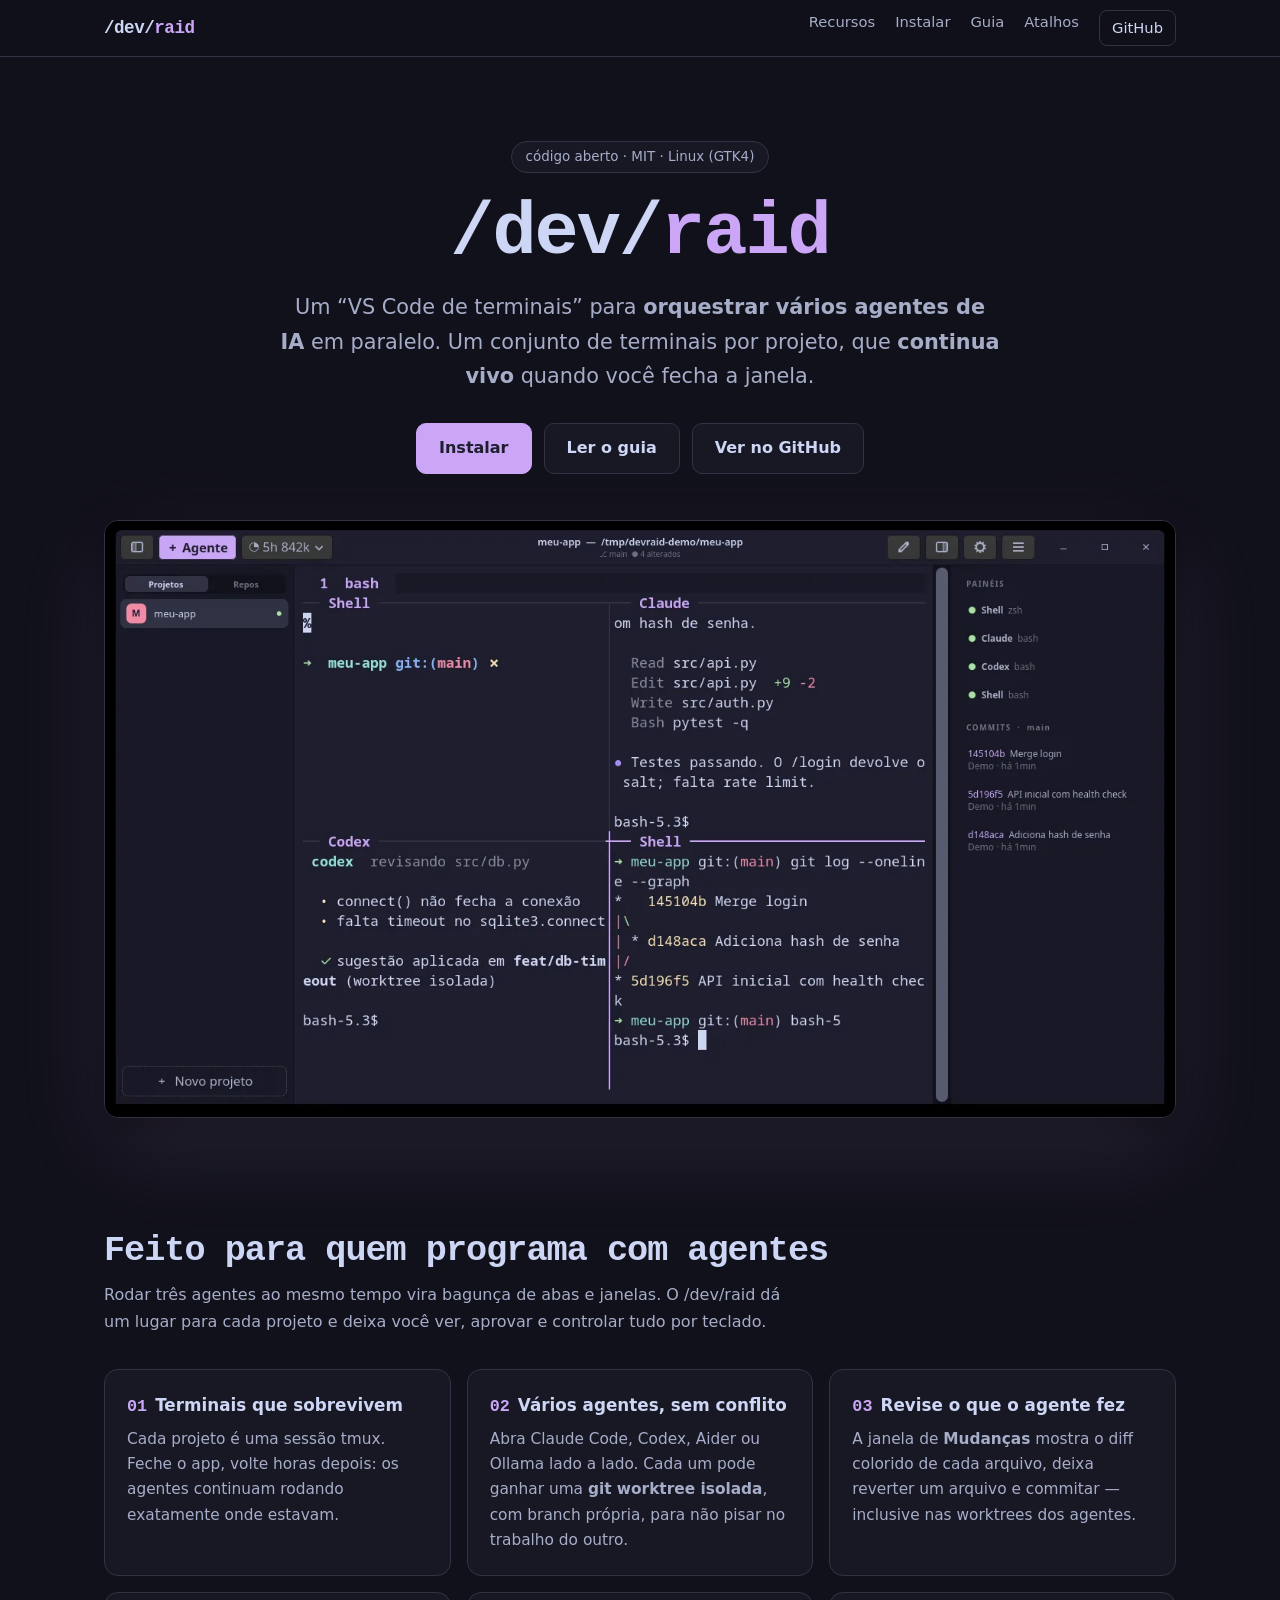
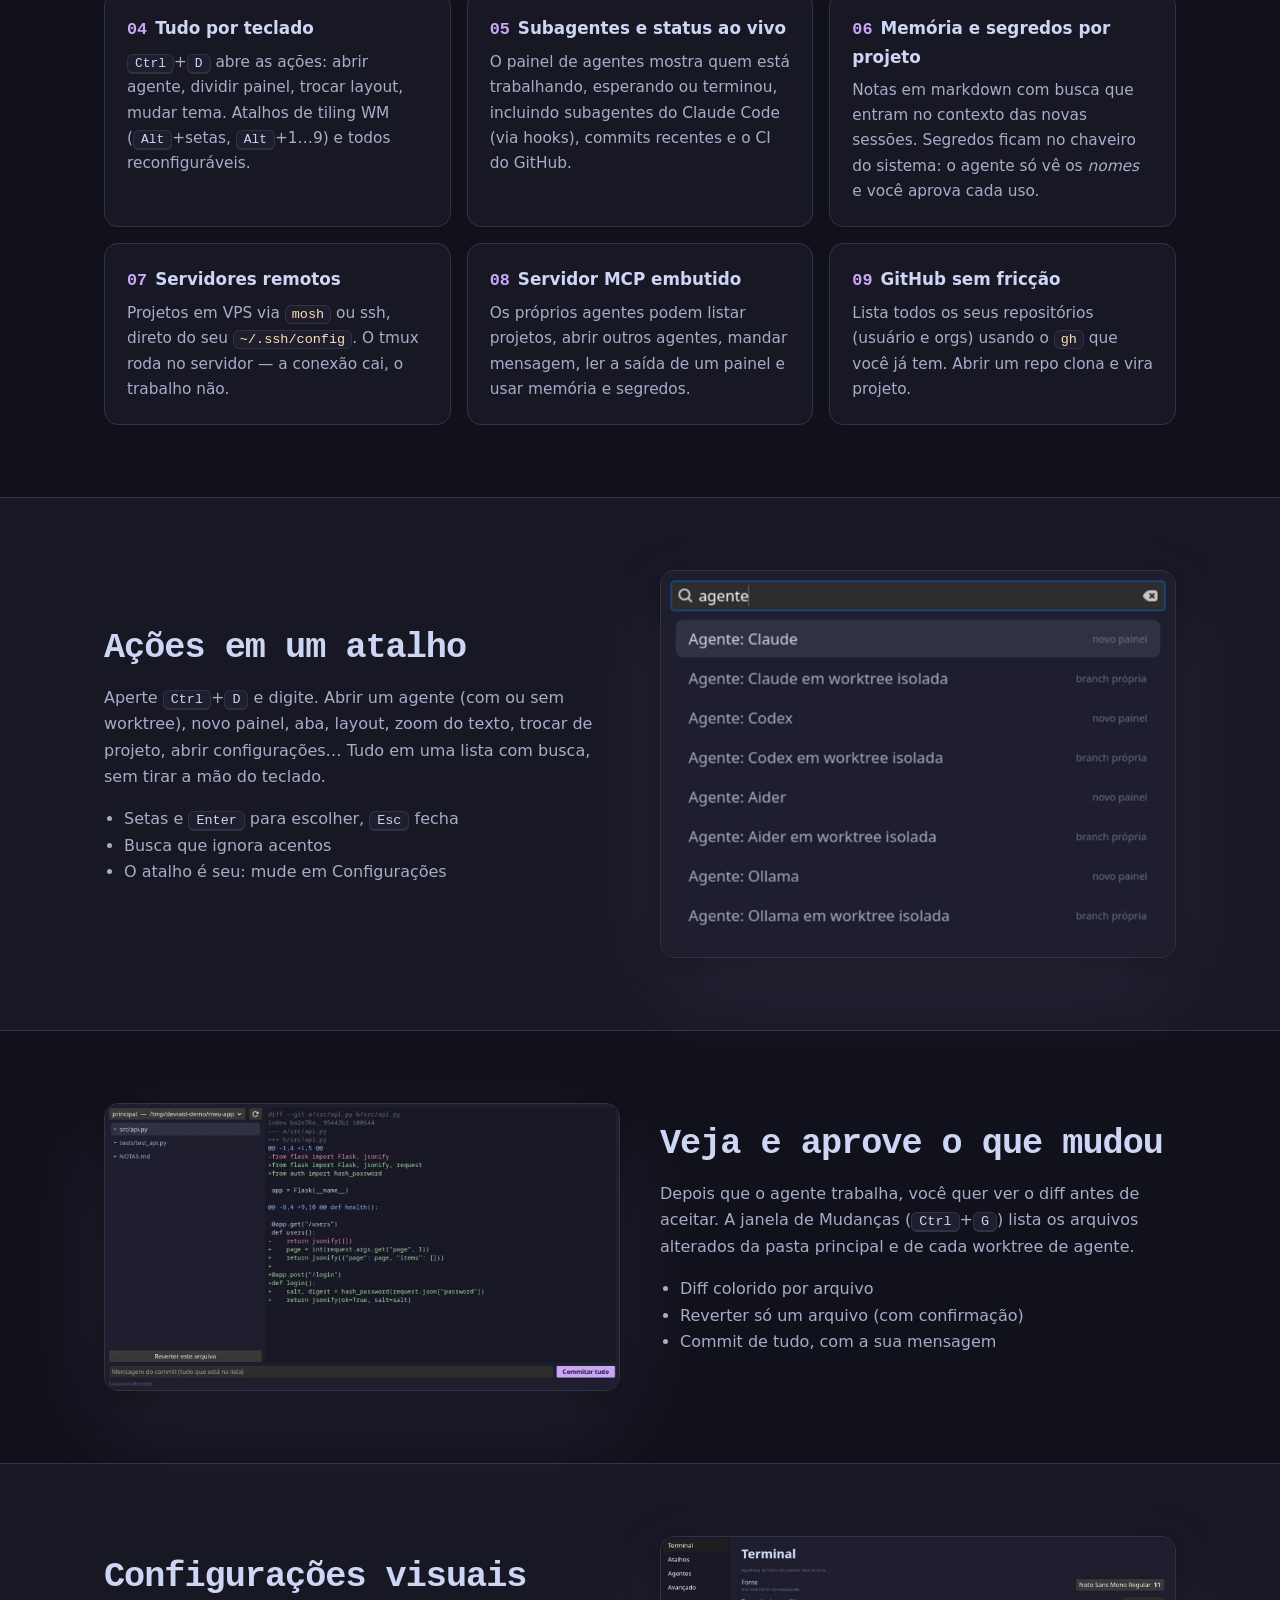
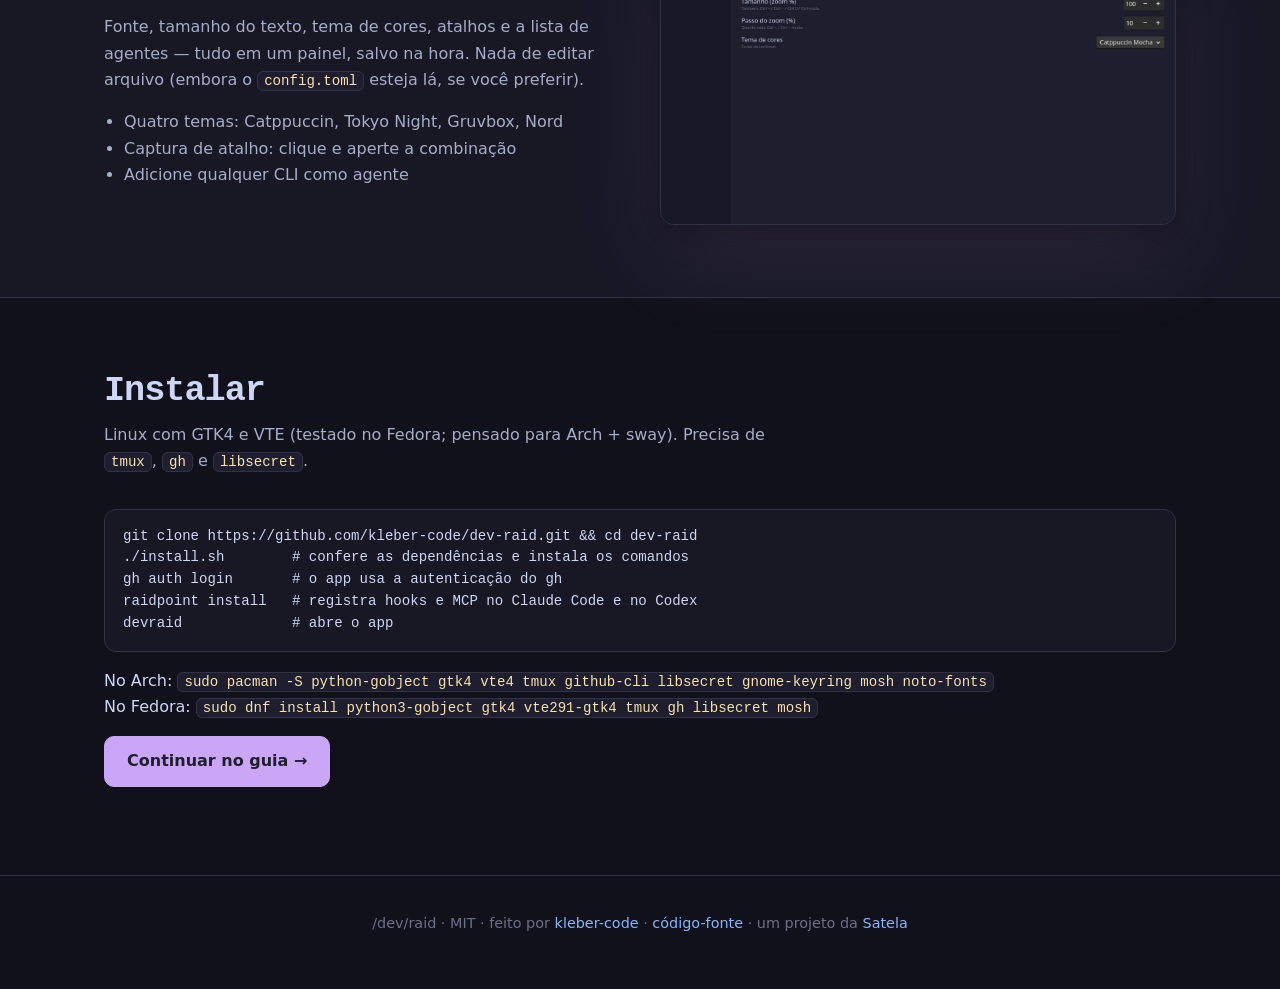
==== docs/index.html @ b7a095bf "Documentação (GitHub Pages), licença MIT e marca /dev/raid - site estático em docs/: página inicial " ====
<!doctype html>
<html lang="pt-BR">
<head>
<meta charset="utf-8">
<meta name="viewport" content="width=device-width, initial-scale=1">
<title>/dev/raid — orquestre agentes de IA em terminais, por projeto</title>
<meta name="description" content="/dev/raid é um app de desktop (GTK4 + VTE + tmux) para rodar vários agentes de IA — Claude Code, Codex, Aider — em paralelo, um conjunto de terminais por projeto, que sobrevive quando você fecha a janela.">
<meta property="og:title" content="/dev/raid">
<meta property="og:description" content="Orquestre vários agentes de IA em terminais persistentes, um conjunto por projeto. Código aberto, para Linux.">
<meta property="og:image" content="https://kleber-code.github.io/dev-raid/img/og.png">
<meta name="theme-color" content="#11111b">
<link rel="icon" href="favicon.svg" type="image/svg+xml">
<link rel="stylesheet" href="style.css">
</head>
<body>
<header class="top"><div class="shell">
  <a class="brand" href="./">/dev/<b>raid</b></a>
  <nav>
    <a href="#recursos">Recursos</a>
    <a href="#instalar">Instalar</a>
    <a href="guia.html">Guia</a>
    <a href="guia.html#atalhos">Atalhos</a>
    <a class="gh" href="https://github.com/kleber-code/dev-raid">GitHub</a>
  </nav>
</div></header>

<main>
<section class="hero"><div class="shell">
  <span class="pill">código aberto · MIT · Linux (GTK4)</span>
  <h1>/dev/<b>raid</b></h1>
  <p class="lede">Um “VS Code de terminais” para <strong>orquestrar vários agentes de IA</strong> em paralelo.
    Um conjunto de terminais por projeto, que <strong>continua vivo</strong> quando você fecha a janela.</p>
  <div class="cta">
    <a class="btn p" href="#instalar">Instalar</a>
    <a class="btn" href="guia.html">Ler o guia</a>
    <a class="btn" href="https://github.com/kleber-code/dev-raid">Ver no GitHub</a>
  </div>
  <div class="shot"><img src="img/main.webp" width="1400" height="780" alt="/dev/raid com quatro painéis — shell, Claude, Codex e outro shell — e o painel de agentes aberto à direita"></div>
</div></section>

<section class="s" id="recursos"><div class="shell">
  <h2>Feito para quem programa com agentes</h2>
  <p class="sub">Rodar três agentes ao mesmo tempo vira bagunça de abas e janelas. O /dev/raid dá um lugar para cada projeto e deixa você ver, aprovar e controlar tudo por teclado.</p>
  <div class="grid">
    <div class="card"><h3><i>01</i>Terminais que sobrevivem</h3><p>Cada projeto é uma sessão tmux. Feche o app, volte horas depois: os agentes continuam rodando exatamente onde estavam.</p></div>
    <div class="card"><h3><i>02</i>Vários agentes, sem conflito</h3><p>Abra Claude Code, Codex, Aider ou Ollama lado a lado. Cada um pode ganhar uma <strong>git worktree isolada</strong>, com branch própria, para não pisar no trabalho do outro.</p></div>
    <div class="card"><h3><i>03</i>Revise o que o agente fez</h3><p>A janela de <strong>Mudanças</strong> mostra o diff colorido de cada arquivo, deixa reverter um arquivo e commitar — inclusive nas worktrees dos agentes.</p></div>
    <div class="card"><h3><i>04</i>Tudo por teclado</h3><p><kbd>Ctrl</kbd>+<kbd>D</kbd> abre as ações: abrir agente, dividir painel, trocar layout, mudar tema. Atalhos de tiling WM (<kbd>Alt</kbd>+setas, <kbd>Alt</kbd>+1…9) e todos reconfiguráveis.</p></div>
    <div class="card"><h3><i>05</i>Subagentes e status ao vivo</h3><p>O painel de agentes mostra quem está trabalhando, esperando ou terminou, incluindo subagentes do Claude Code (via hooks), commits recentes e o CI do GitHub.</p></div>
    <div class="card"><h3><i>06</i>Memória e segredos por projeto</h3><p>Notas em markdown com busca que entram no contexto das novas sessões. Segredos ficam no chaveiro do sistema: o agente só vê os <em>nomes</em> e você aprova cada uso.</p></div>
    <div class="card"><h3><i>07</i>Servidores remotos</h3><p>Projetos em VPS via <code>mosh</code> ou ssh, direto do seu <code>~/.ssh/config</code>. O tmux roda no servidor — a conexão cai, o trabalho não.</p></div>
    <div class="card"><h3><i>08</i>Servidor MCP embutido</h3><p>Os próprios agentes podem listar projetos, abrir outros agentes, mandar mensagem, ler a saída de um painel e usar memória e segredos.</p></div>
    <div class="card"><h3><i>09</i>GitHub sem fricção</h3><p>Lista todos os seus repositórios (usuário e orgs) usando o <code>gh</code> que você já tem. Abrir um repo clona e vira projeto.</p></div>
  </div>
</div></section>

<section class="s alt"><div class="shell">
  <div class="two">
    <div>
      <h2>Ações em um atalho</h2>
      <p>Aperte <kbd>Ctrl</kbd>+<kbd>D</kbd> e digite. Abrir um agente (com ou sem worktree), novo painel, aba, layout, zoom do texto, trocar de projeto, abrir configurações… Tudo em uma lista com busca, sem tirar a mão do teclado.</p>
      <ul><li>Setas e <kbd>Enter</kbd> para escolher, <kbd>Esc</kbd> fecha</li><li>Busca que ignora acentos</li><li>O atalho é seu: mude em Configurações</li></ul>
    </div>
    <div class="shot"><img src="img/palette.webp" width="560" height="420" loading="lazy" alt="Paleta de ações filtrada por “agente”, listando Claude, Codex, Aider e Ollama, cada um também em worktree isolada"></div>
  </div>
</div></section>

<section class="s"><div class="shell">
  <div class="two">
    <div class="shot"><img src="img/changes.webp" width="1400" height="780" loading="lazy" alt="Janela de Mudanças com a lista de arquivos alterados e o diff colorido de src/api.py"></div>
    <div>
      <h2>Veja e aprove o que mudou</h2>
      <p>Depois que o agente trabalha, você quer ver o diff antes de aceitar. A janela de Mudanças (<kbd>Ctrl</kbd>+<kbd>G</kbd>) lista os arquivos alterados da pasta principal e de cada worktree de agente.</p>
      <ul><li>Diff colorido por arquivo</li><li>Reverter só um arquivo (com confirmação)</li><li>Commit de tudo, com a sua mensagem</li></ul>
    </div>
  </div>
</div></section>

<section class="s alt"><div class="shell">
  <div class="two">
    <div>
      <h2>Configurações visuais</h2>
      <p>Fonte, tamanho do texto, tema de cores, atalhos e a lista de agentes — tudo em um painel, salvo na hora. Nada de editar arquivo (embora o <code>config.toml</code> esteja lá, se você preferir).</p>
      <ul><li>Quatro temas: Catppuccin, Tokyo Night, Gruvbox, Nord</li><li>Captura de atalho: clique e aperte a combinação</li><li>Adicione qualquer CLI como agente</li></ul>
    </div>
    <div class="shot"><img src="img/settings.webp" width="900" height="600" loading="lazy" alt="Painel de configurações, página Terminal, com fonte, zoom e tema"></div>
  </div>
</div></section>

<section class="s" id="instalar"><div class="shell">
  <h2>Instalar</h2>
  <p class="sub">Linux com GTK4 e VTE (testado no Fedora; pensado para Arch + sway). Precisa de <code>tmux</code>, <code>gh</code> e <code>libsecret</code>.</p>
  <pre><code>git clone https://github.com/kleber-code/dev-raid.git &amp;&amp; cd dev-raid
./install.sh        # confere as dependências e instala os comandos
gh auth login       # o app usa a autenticação do gh
raidpoint install   # registra hooks e MCP no Claude Code e no Codex
devraid             # abre o app</code></pre>
  <p>No Arch: <code>sudo pacman -S python-gobject gtk4 vte4 tmux github-cli libsecret gnome-keyring mosh noto-fonts</code><br>
     No Fedora: <code>sudo dnf install python3-gobject gtk4 vte291-gtk4 tmux gh libsecret mosh</code></p>
  <p><a class="btn p" href="guia.html">Continuar no guia →</a></p>
</div></section>
</main>

<footer><div class="shell">
  /dev/raid · MIT · feito por <a href="https://github.com/kleber-code">kleber-code</a> ·
  <a href="https://github.com/kleber-code/dev-raid">código-fonte</a> · um projeto da <a href="https://www.satela.com.br">Satela</a>
</div></footer>
</body>
</html>
---- docs/style.css ----
:root {
  --bg: #11111b; --bg2: #181825; --bg3: #1e1e2e; --line: #313244; --mut: #6c7086; --txt: #cdd6f4; --sub: #a6adc8;
  --acc: #cba6f7; --blue: #89b4fa; --green: #a6e3a1; --yellow: #f9e2af; --red: #f38ba8;
  --mono: ui-monospace, "JetBrains Mono", "Noto Sans Mono", "SF Mono", Menlo, Consolas, monospace;
  --sans: system-ui, -apple-system, "Segoe UI", Roboto, "Noto Sans", sans-serif;
}
* { box-sizing: border-box; }
html { scroll-behavior: smooth; scroll-padding-top: 76px; }
body { margin: 0; background: var(--bg); color: var(--txt); font: 16px/1.65 var(--sans); -webkit-font-smoothing: antialiased; }
a { color: var(--blue); text-decoration: none; }
a:hover { text-decoration: underline; }
code, kbd, pre { font-family: var(--mono); }
code { background: var(--bg3); border: 1px solid var(--line); padding: 1px 6px; border-radius: 6px; font-size: .88em; color: var(--yellow); }
pre { background: var(--bg2); border: 1px solid var(--line); border-radius: 12px; padding: 16px 18px; overflow-x: auto; font-size: .88rem; line-height: 1.55; }
pre code { background: none; border: 0; padding: 0; color: var(--txt); font-size: inherit; }
kbd { background: var(--bg3); border: 1px solid var(--line); border-bottom-width: 2px; border-radius: 6px; padding: 1px 7px; font-size: .84em; color: var(--txt); white-space: nowrap; }
.shell { max-width: 1120px; margin: 0 auto; padding: 0 24px; }

/* topo */
.top { position: sticky; top: 0; z-index: 10; background: rgba(17,17,27,.86); backdrop-filter: blur(10px); border-bottom: 1px solid var(--line); }
.top .shell { display: flex; align-items: center; gap: 22px; height: 56px; }
.brand { font: 700 1.1rem var(--mono); color: var(--txt); letter-spacing: -.5px; }
.brand b { color: var(--acc); }
.top nav { margin-left: auto; display: flex; gap: 20px; font-size: .92rem; }
.top nav a { color: var(--sub); }
.top nav a:hover, .top nav a.on { color: var(--txt); text-decoration: none; }
.gh { border: 1px solid var(--line); padding: 5px 12px; border-radius: 8px; color: var(--txt) !important; }

/* hero */
.hero { padding: 84px 0 40px; text-align: center; }
.pill { display: inline-block; border: 1px solid var(--line); background: var(--bg2); color: var(--sub); padding: 4px 14px; border-radius: 99px; font-size: .84rem; margin-bottom: 22px; }
.hero h1 { font: 800 clamp(2.4rem, 7vw, 4.6rem)/1.05 var(--mono); letter-spacing: -2px; margin: 0 0 18px; }
.hero h1 b { color: var(--acc); }
.hero p.lede { font-size: clamp(1.05rem, 2.4vw, 1.3rem); color: var(--sub); max-width: 720px; margin: 0 auto 30px; }
.cta { display: flex; gap: 12px; justify-content: center; flex-wrap: wrap; }
.btn { display: inline-block; padding: 11px 22px; border-radius: 10px; font-weight: 600; border: 1px solid var(--line); color: var(--txt); background: var(--bg2); }
.btn:hover { text-decoration: none; border-color: var(--mut); }
.btn.p { background: var(--acc); border-color: var(--acc); color: #1e1e2e; }
.btn.p:hover { background: #d9bdfa; }
.shot { margin: 46px auto 0; max-width: 1100px; border-radius: 14px; border: 1px solid var(--line); box-shadow: 0 30px 90px rgba(203,166,247,.12), 0 8px 30px rgba(0,0,0,.5); overflow: hidden; }
.shot img { display: block; width: 100%; height: auto; }
.install { max-width: 620px; margin: 30px auto 0; text-align: left; }

/* seções */
section.s { padding: 72px 0; }
section.s.alt { background: var(--bg2); border-block: 1px solid var(--line); }
h2 { font: 700 clamp(1.6rem, 4vw, 2.2rem)/1.2 var(--mono); letter-spacing: -1px; margin: 0 0 10px; }
h2 + p.sub { color: var(--sub); max-width: 680px; margin: 0 0 34px; }
.grid { display: grid; gap: 16px; grid-template-columns: repeat(auto-fit, minmax(300px, 1fr)); }
.card { background: var(--bg2); border: 1px solid var(--line); border-radius: 14px; padding: 22px; }
section.alt .card { background: var(--bg3); }
.card h3 { margin: 0 0 6px; font-size: 1.05rem; }
.card h3 i { font-style: normal; color: var(--acc); margin-right: 8px; font-family: var(--mono); }
.card p { margin: 0; color: var(--sub); font-size: .96rem; }
.two { display: grid; gap: 40px; grid-template-columns: 1fr 1fr; align-items: center; }
.two .shot { margin: 0; }
.two h2 { margin-top: 0; }
.two p, .two li { color: var(--sub); }
.two ul { padding-left: 20px; }
@media (max-width: 860px) { .two { grid-template-columns: 1fr; } .top nav a:not(.gh) { display: none; } }
footer { border-top: 1px solid var(--line); padding: 36px 0 56px; color: var(--mut); font-size: .9rem; text-align: center; }

/* guia */
.doc { display: grid; grid-template-columns: 250px minmax(0, 1fr); gap: 48px; padding-top: 36px; padding-bottom: 80px; }
.toc { position: sticky; top: 76px; align-self: start; max-height: calc(100vh - 96px); overflow: auto; font-size: .9rem; padding-right: 8px; }
.toc h4 { margin: 18px 0 6px; font: 700 .72rem var(--mono); letter-spacing: 1.5px; color: var(--mut); text-transform: uppercase; }
.toc h4:first-child { margin-top: 0; }
.toc a { display: block; color: var(--sub); padding: 3px 0 3px 12px; border-left: 2px solid var(--line); }
.toc a:hover { color: var(--txt); text-decoration: none; border-color: var(--acc); }
article h1 { font: 800 2.3rem/1.15 var(--mono); letter-spacing: -1.2px; margin: 0 0 8px; }
article > .lede { color: var(--sub); font-size: 1.1rem; margin: 0 0 18px; }
article h2 { margin: 56px 0 12px; padding-top: 22px; border-top: 1px solid var(--line); font-size: 1.6rem; }
article h2:first-of-type { border-top: 0; margin-top: 30px; }
article h3 { margin: 30px 0 8px; font-size: 1.12rem; color: var(--acc); }
article p, article li { color: #bac2de; }
article ul, article ol { padding-left: 22px; }
article li { margin: 4px 0; }
article img { max-width: 100%; height: auto; border-radius: 12px; border: 1px solid var(--line); margin: 14px 0; }
table { width: 100%; border-collapse: collapse; margin: 14px 0 22px; font-size: .94rem; }
th, td { text-align: left; padding: 9px 12px; border-bottom: 1px solid var(--line); vertical-align: top; }
th { color: var(--mut); font: 700 .72rem var(--mono); letter-spacing: 1.2px; text-transform: uppercase; }
td:first-child { white-space: nowrap; }
.note { border-left: 3px solid var(--blue); background: var(--bg2); padding: 12px 16px; border-radius: 0 10px 10px 0; margin: 18px 0; }
.note.warn { border-color: var(--yellow); }
.note.bad { border-color: var(--red); }
.note p { margin: 0; color: var(--txt); }
.note strong { color: var(--txt); }
@media (max-width: 900px) { .doc { grid-template-columns: 1fr; } .toc { position: static; max-height: none; } }
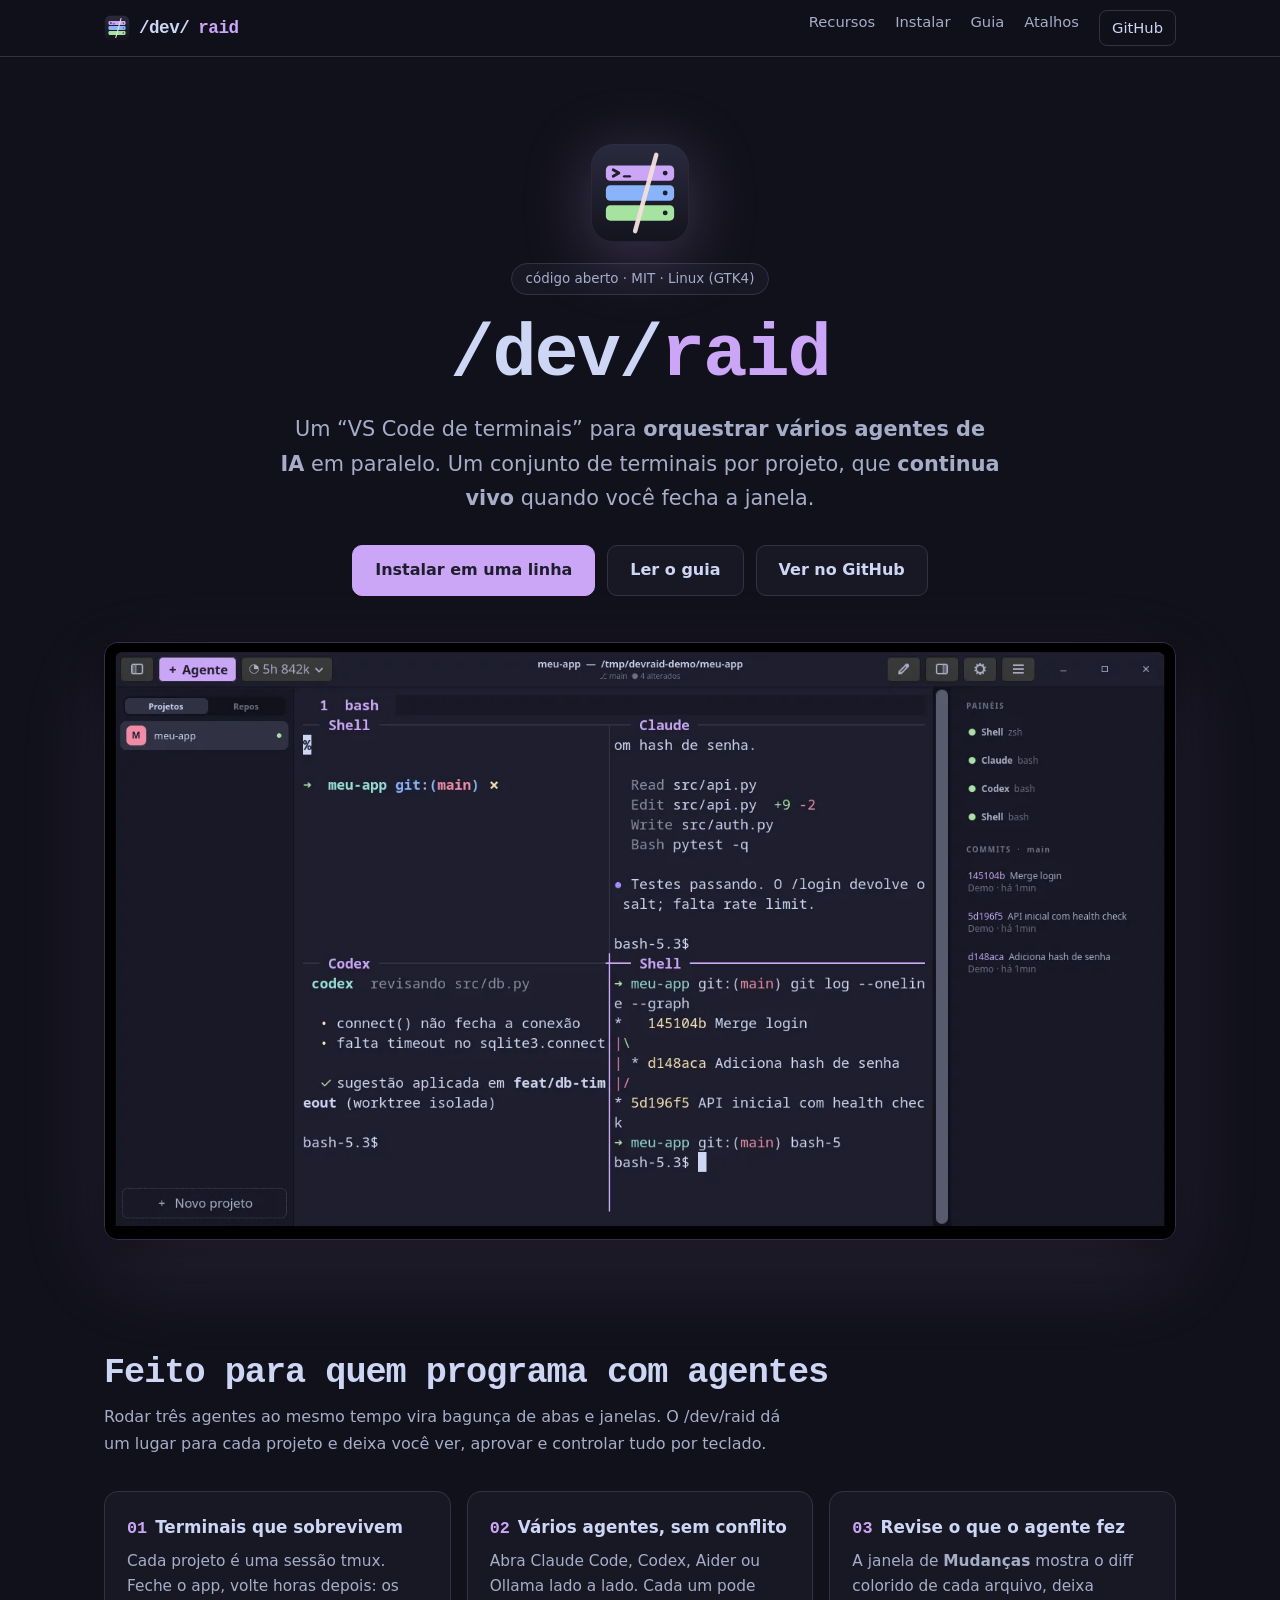
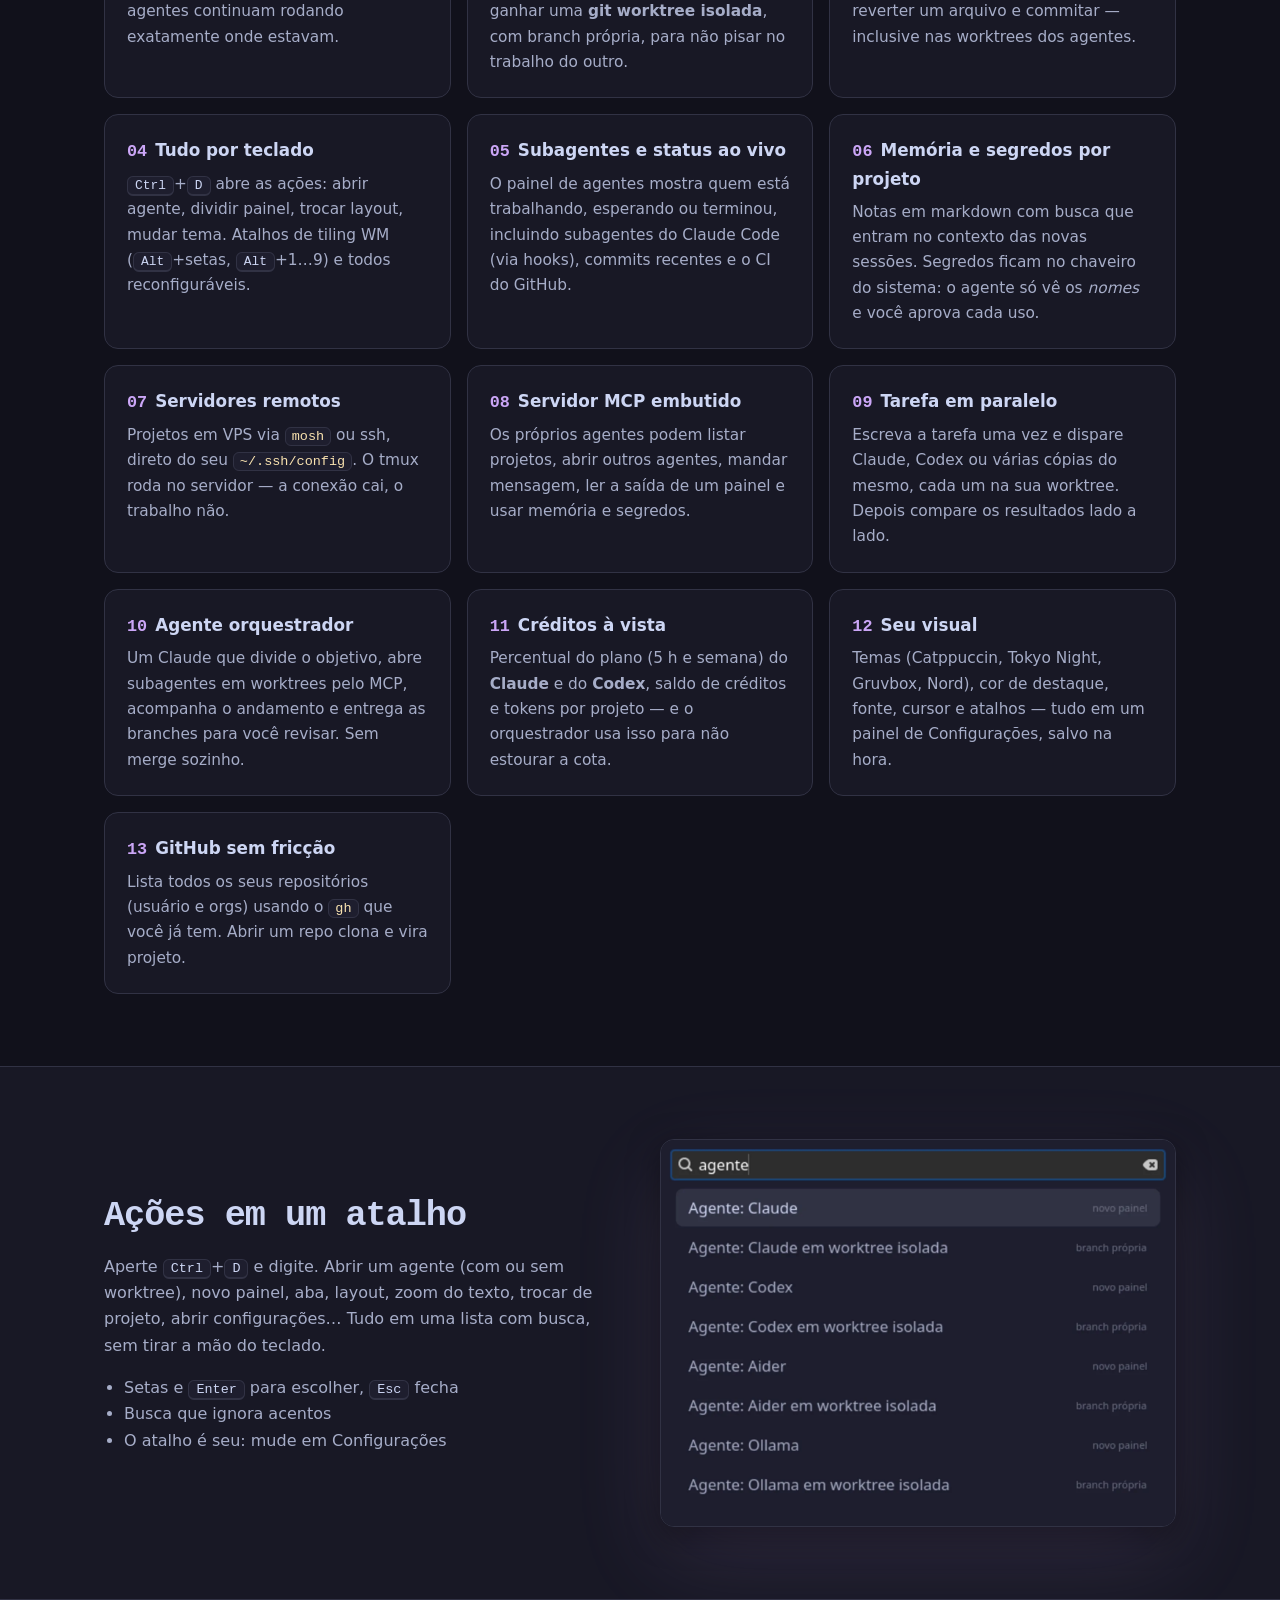
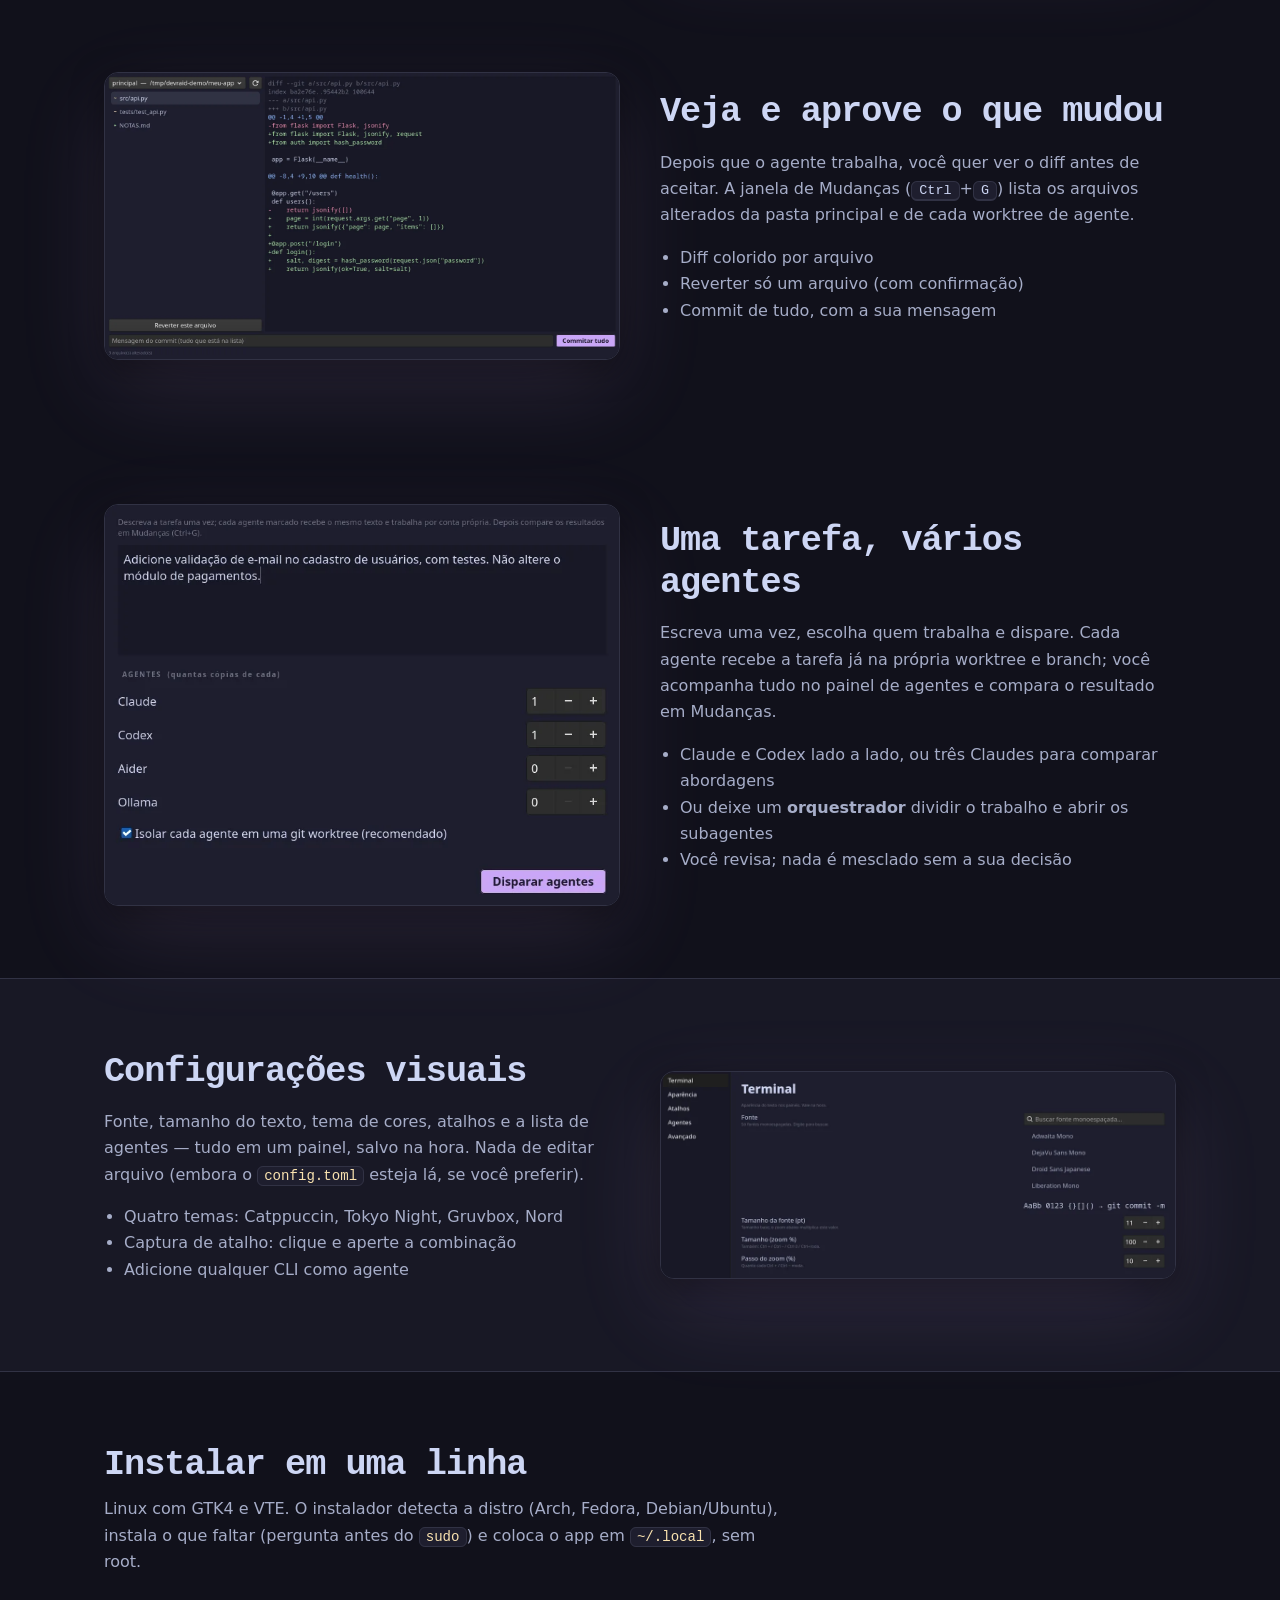
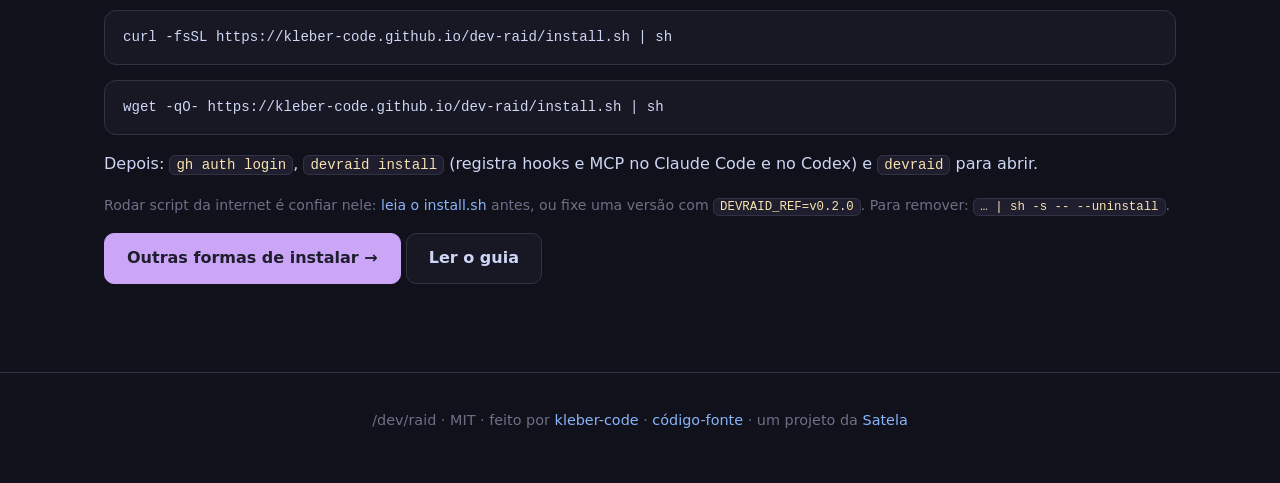
==== commit 9453fdfd: "0.2.0: instalador de uma linha, pacotes, logo, orquestração, créditos do Codex e aparência - comando" ====
--- a/docs/index.html
+++ b/docs/index.html
@@ -10,11 +10,12 @@
 <meta property="og:image" content="https://kleber-code.github.io/dev-raid/img/og.png">
 <meta name="theme-color" content="#11111b">
 <link rel="icon" href="favicon.svg" type="image/svg+xml">
+<link rel="apple-touch-icon" href="apple-touch-icon.png">
 <link rel="stylesheet" href="style.css">
 </head>
 <body>
 <header class="top"><div class="shell">
-  <a class="brand" href="./">/dev/<b>raid</b></a>
+  <a class="brand" href="./"><img src="logo.svg" alt="" width="26" height="26">/dev/<b>raid</b></a>
   <nav>
     <a href="#recursos">Recursos</a>
     <a href="#instalar">Instalar</a>
@@ -26,12 +27,13 @@
 
 <main>
 <section class="hero"><div class="shell">
+  <img class="logo" src="logo.svg" alt="Logo do /dev/raid" width="104" height="104">
   <span class="pill">código aberto · MIT · Linux (GTK4)</span>
   <h1>/dev/<b>raid</b></h1>
   <p class="lede">Um “VS Code de terminais” para <strong>orquestrar vários agentes de IA</strong> em paralelo.
     Um conjunto de terminais por projeto, que <strong>continua vivo</strong> quando você fecha a janela.</p>
   <div class="cta">
-    <a class="btn p" href="#instalar">Instalar</a>
+    <a class="btn p" href="#instalar">Instalar em uma linha</a>
     <a class="btn" href="guia.html">Ler o guia</a>
     <a class="btn" href="https://github.com/kleber-code/dev-raid">Ver no GitHub</a>
   </div>
@@ -50,7 +52,11 @@
     <div class="card"><h3><i>06</i>Memória e segredos por projeto</h3><p>Notas em markdown com busca que entram no contexto das novas sessões. Segredos ficam no chaveiro do sistema: o agente só vê os <em>nomes</em> e você aprova cada uso.</p></div>
     <div class="card"><h3><i>07</i>Servidores remotos</h3><p>Projetos em VPS via <code>mosh</code> ou ssh, direto do seu <code>~/.ssh/config</code>. O tmux roda no servidor — a conexão cai, o trabalho não.</p></div>
     <div class="card"><h3><i>08</i>Servidor MCP embutido</h3><p>Os próprios agentes podem listar projetos, abrir outros agentes, mandar mensagem, ler a saída de um painel e usar memória e segredos.</p></div>
-    <div class="card"><h3><i>09</i>GitHub sem fricção</h3><p>Lista todos os seus repositórios (usuário e orgs) usando o <code>gh</code> que você já tem. Abrir um repo clona e vira projeto.</p></div>
+    <div class="card"><h3><i>09</i>Tarefa em paralelo</h3><p>Escreva a tarefa uma vez e dispare Claude, Codex ou várias cópias do mesmo, cada um na sua worktree. Depois compare os resultados lado a lado.</p></div>
+    <div class="card"><h3><i>10</i>Agente orquestrador</h3><p>Um Claude que divide o objetivo, abre subagentes em worktrees pelo MCP, acompanha o andamento e entrega as branches para você revisar. Sem merge sozinho.</p></div>
+    <div class="card"><h3><i>11</i>Créditos à vista</h3><p>Percentual do plano (5 h e semana) do <strong>Claude</strong> e do <strong>Codex</strong>, saldo de créditos e tokens por projeto — e o orquestrador usa isso para não estourar a cota.</p></div>
+    <div class="card"><h3><i>12</i>Seu visual</h3><p>Temas (Catppuccin, Tokyo Night, Gruvbox, Nord), cor de destaque, fonte, cursor e atalhos — tudo em um painel de Configurações, salvo na hora.</p></div>
+    <div class="card"><h3><i>13</i>GitHub sem fricção</h3><p>Lista todos os seus repositórios (usuário e orgs) usando o <code>gh</code> que você já tem. Abrir um repo clona e vira projeto.</p></div>
   </div>
 </div></section>
 
@@ -76,6 +82,17 @@
   </div>
 </div></section>
 
+<section class="s"><div class="shell">
+  <div class="two">
+    <div class="shot"><img src="img/parallel.webp" width="720" height="560" loading="lazy" alt="Diálogo de tarefa em paralelo: uma tarefa, Claude e Codex marcados, worktree isolada"></div>
+    <div>
+      <h2>Uma tarefa, vários agentes</h2>
+      <p>Escreva uma vez, escolha quem trabalha e dispare. Cada agente recebe a tarefa já na própria worktree e branch; você acompanha tudo no painel de agentes e compara o resultado em Mudanças.</p>
+      <ul><li>Claude e Codex lado a lado, ou três Claudes para comparar abordagens</li><li>Ou deixe um <strong>orquestrador</strong> dividir o trabalho e abrir os subagentes</li><li>Você revisa; nada é mesclado sem a sua decisão</li></ul>
+    </div>
+  </div>
+</div></section>
+
 <section class="s alt"><div class="shell">
   <div class="two">
     <div>
@@ -88,16 +105,13 @@
 </div></section>
 
 <section class="s" id="instalar"><div class="shell">
-  <h2>Instalar</h2>
-  <p class="sub">Linux com GTK4 e VTE (testado no Fedora; pensado para Arch + sway). Precisa de <code>tmux</code>, <code>gh</code> e <code>libsecret</code>.</p>
-  <pre><code>git clone https://github.com/kleber-code/dev-raid.git &amp;&amp; cd dev-raid
-./install.sh        # confere as dependências e instala os comandos
-gh auth login       # o app usa a autenticação do gh
-raidpoint install   # registra hooks e MCP no Claude Code e no Codex
-devraid             # abre o app</code></pre>
-  <p>No Arch: <code>sudo pacman -S python-gobject gtk4 vte4 tmux github-cli libsecret gnome-keyring mosh noto-fonts</code><br>
-     No Fedora: <code>sudo dnf install python3-gobject gtk4 vte291-gtk4 tmux gh libsecret mosh</code></p>
-  <p><a class="btn p" href="guia.html">Continuar no guia →</a></p>
+  <h2>Instalar em uma linha</h2>
+  <p class="sub">Linux com GTK4 e VTE. O instalador detecta a distro (Arch, Fedora, Debian/Ubuntu), instala o que faltar (pergunta antes do <code>sudo</code>) e coloca o app em <code>~/.local</code>, sem root.</p>
+  <pre><code>curl -fsSL https://kleber-code.github.io/dev-raid/install.sh | sh</code></pre>
+  <pre><code>wget -qO- https://kleber-code.github.io/dev-raid/install.sh | sh</code></pre>
+  <p>Depois: <code>gh auth login</code>, <code>devraid install</code> (registra hooks e MCP no Claude Code e no Codex) e <code>devraid</code> para abrir.</p>
+  <p class="fine">Rodar script da internet é confiar nele: <a href="install.sh">leia o install.sh</a> antes, ou fixe uma versão com <code>DEVRAID_REF=v0.2.0</code>. Para remover: <code>… | sh -s -- --uninstall</code>.</p>
+  <p><a class="btn p" href="guia.html#instalacao">Outras formas de instalar →</a> <a class="btn" href="guia.html">Ler o guia</a></p>
 </div></section>
 </main>
 
--- a/docs/style.css
+++ b/docs/style.css
@@ -21,6 +21,8 @@
 .top .shell { display: flex; align-items: center; gap: 22px; height: 56px; }
 .brand { font: 700 1.1rem var(--mono); color: var(--txt); letter-spacing: -.5px; }
 .brand b { color: var(--acc); }
+.brand { display: inline-flex; align-items: center; gap: 9px; }
+.brand img { display: block; }
 .top nav { margin-left: auto; display: flex; gap: 20px; font-size: .92rem; }
 .top nav a { color: var(--sub); }
 .top nav a:hover, .top nav a.on { color: var(--txt); text-decoration: none; }
@@ -28,6 +30,8 @@
 
 /* hero */
 .hero { padding: 84px 0 40px; text-align: center; }
+.logo { display: block; margin: 0 auto 18px; filter: drop-shadow(0 12px 32px rgba(203,166,247,.25)); }
+.fine { color: var(--mut); font-size: .88rem; }
 .pill { display: inline-block; border: 1px solid var(--line); background: var(--bg2); color: var(--sub); padding: 4px 14px; border-radius: 99px; font-size: .84rem; margin-bottom: 22px; }
 .hero h1 { font: 800 clamp(2.4rem, 7vw, 4.6rem)/1.05 var(--mono); letter-spacing: -2px; margin: 0 0 18px; }
 .hero h1 b { color: var(--acc); }
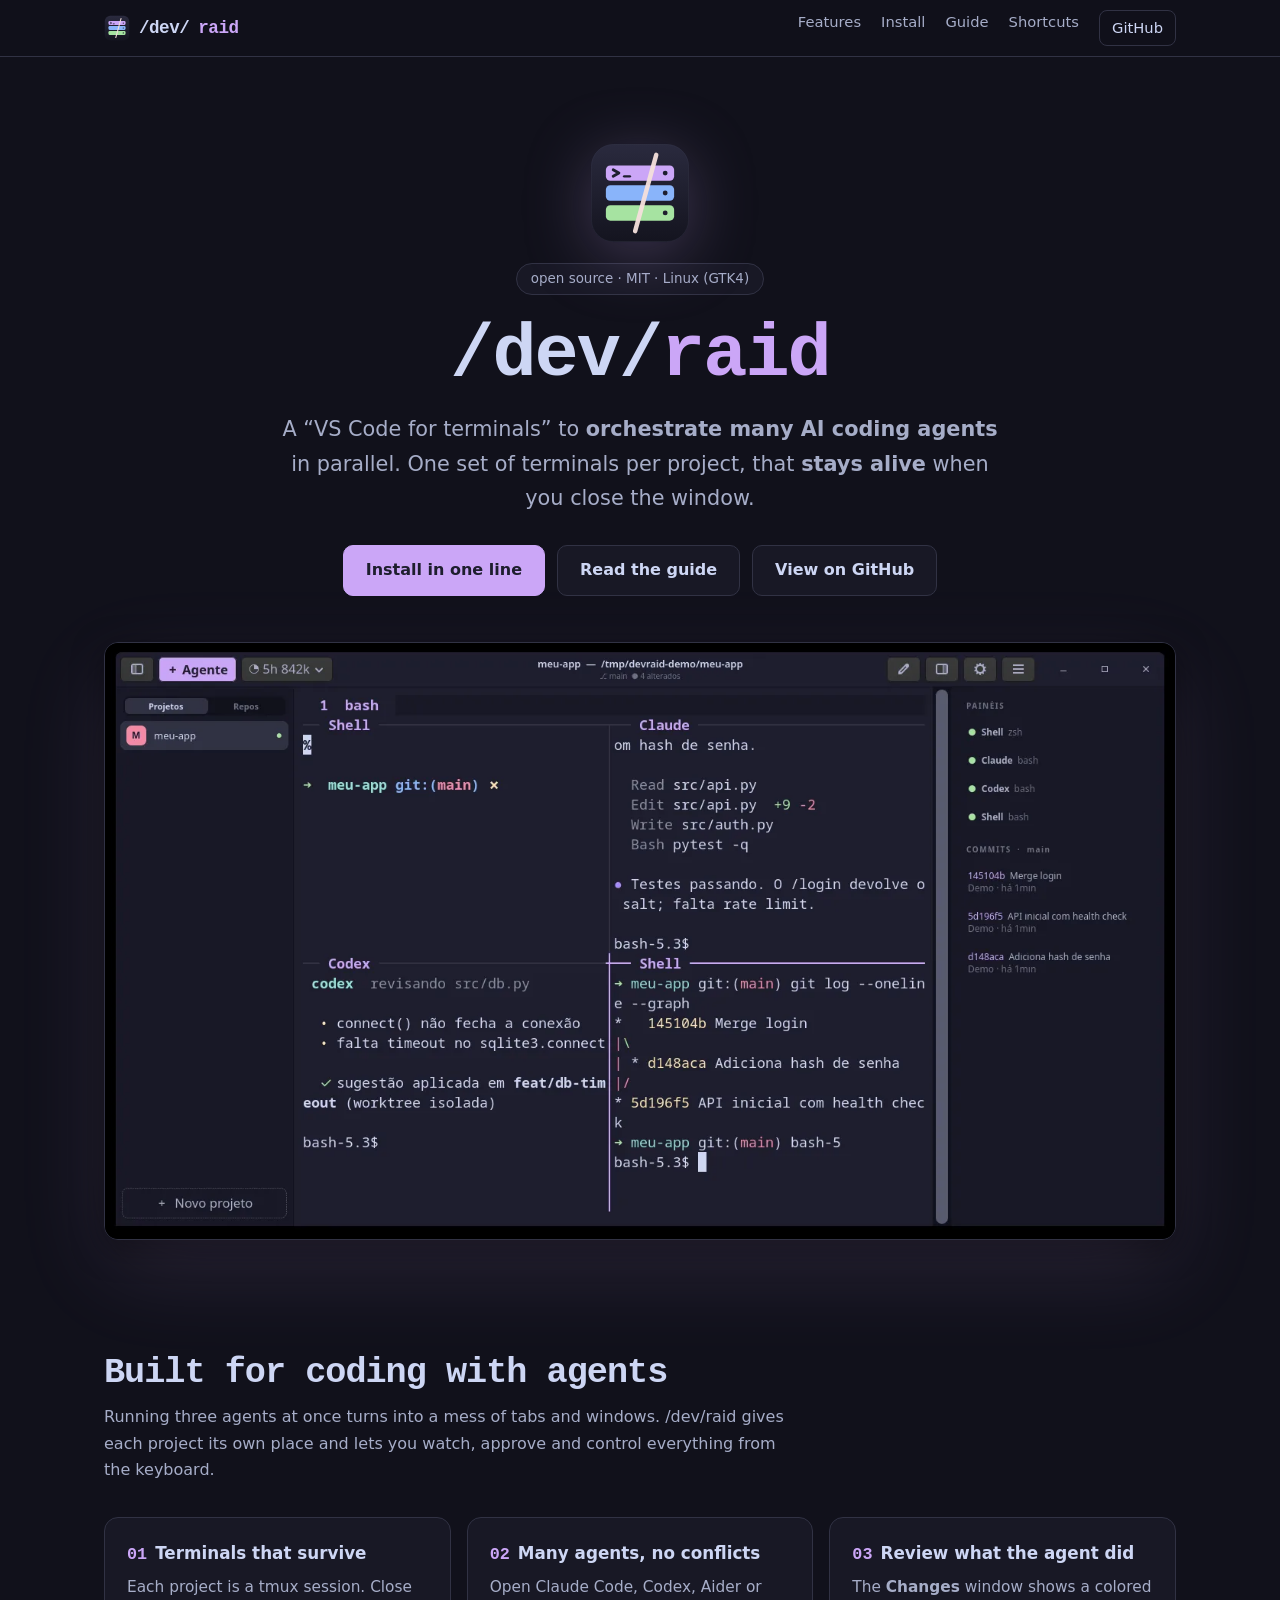
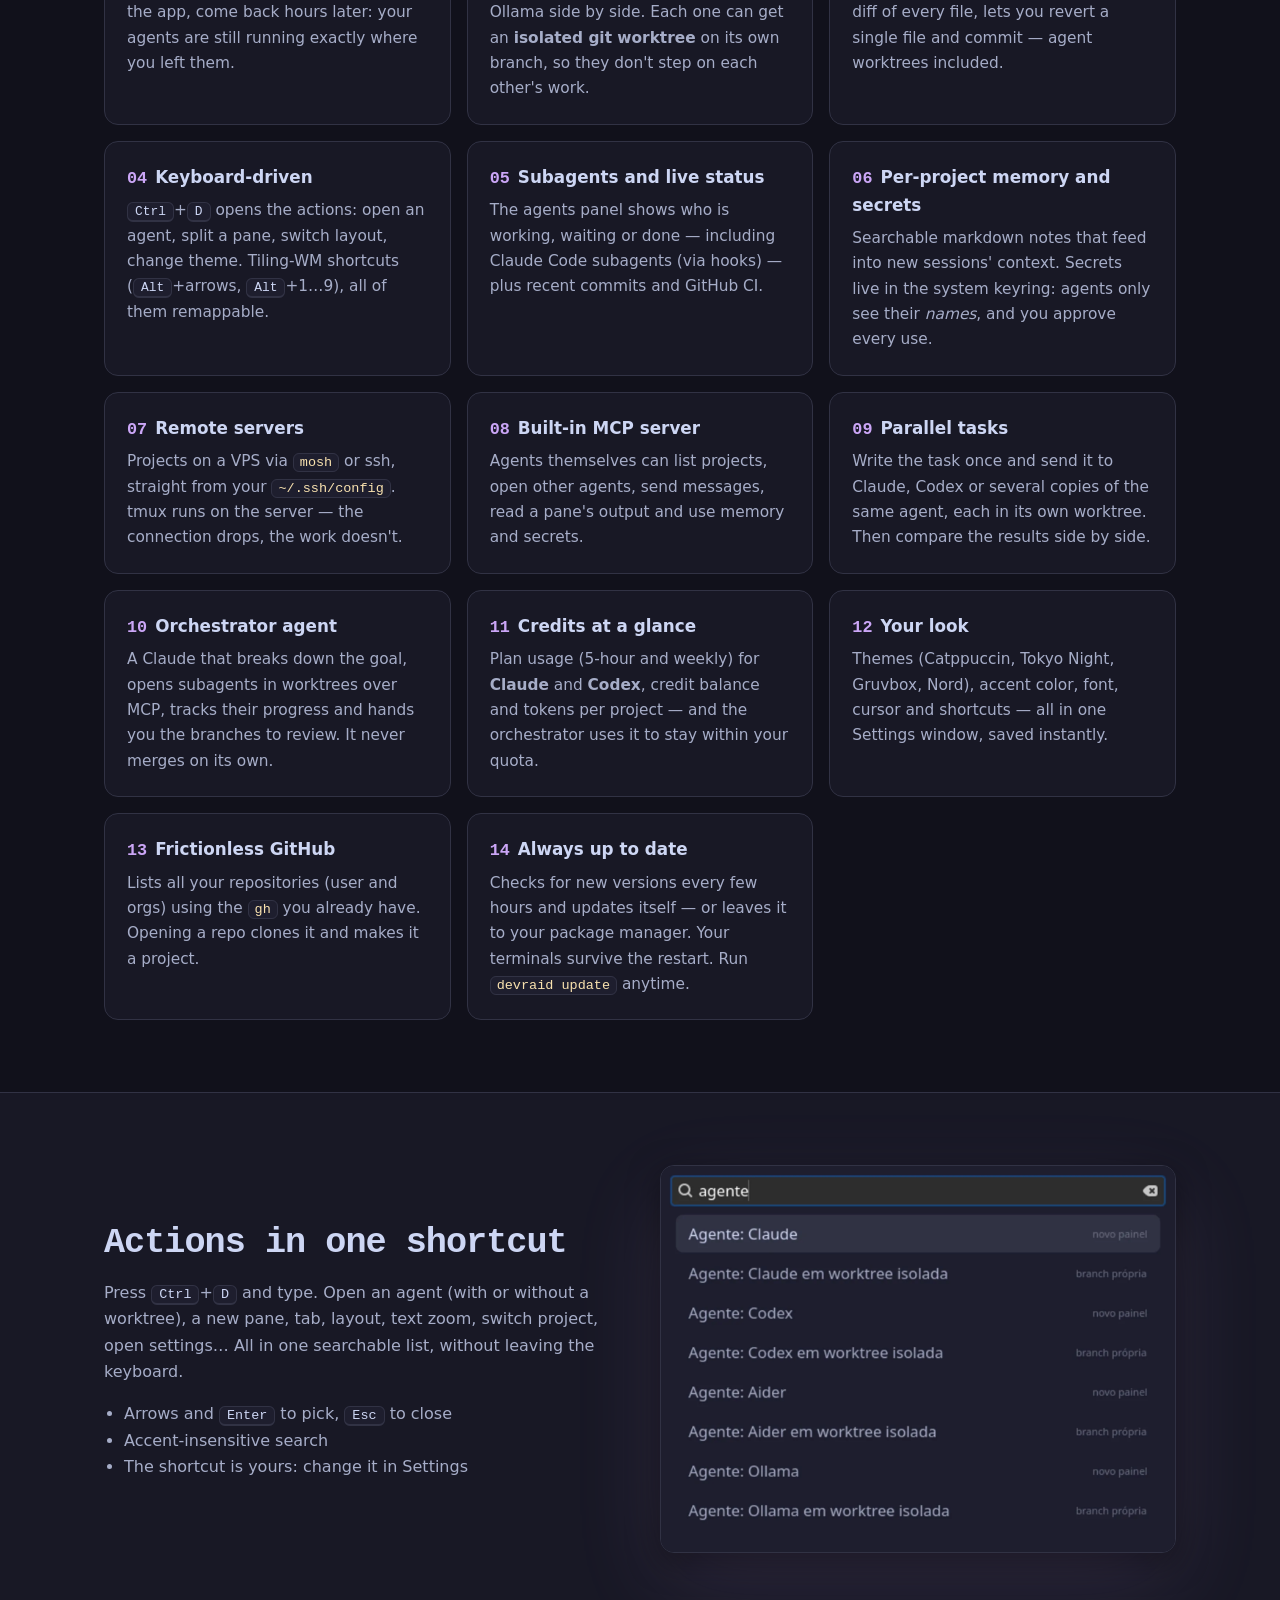
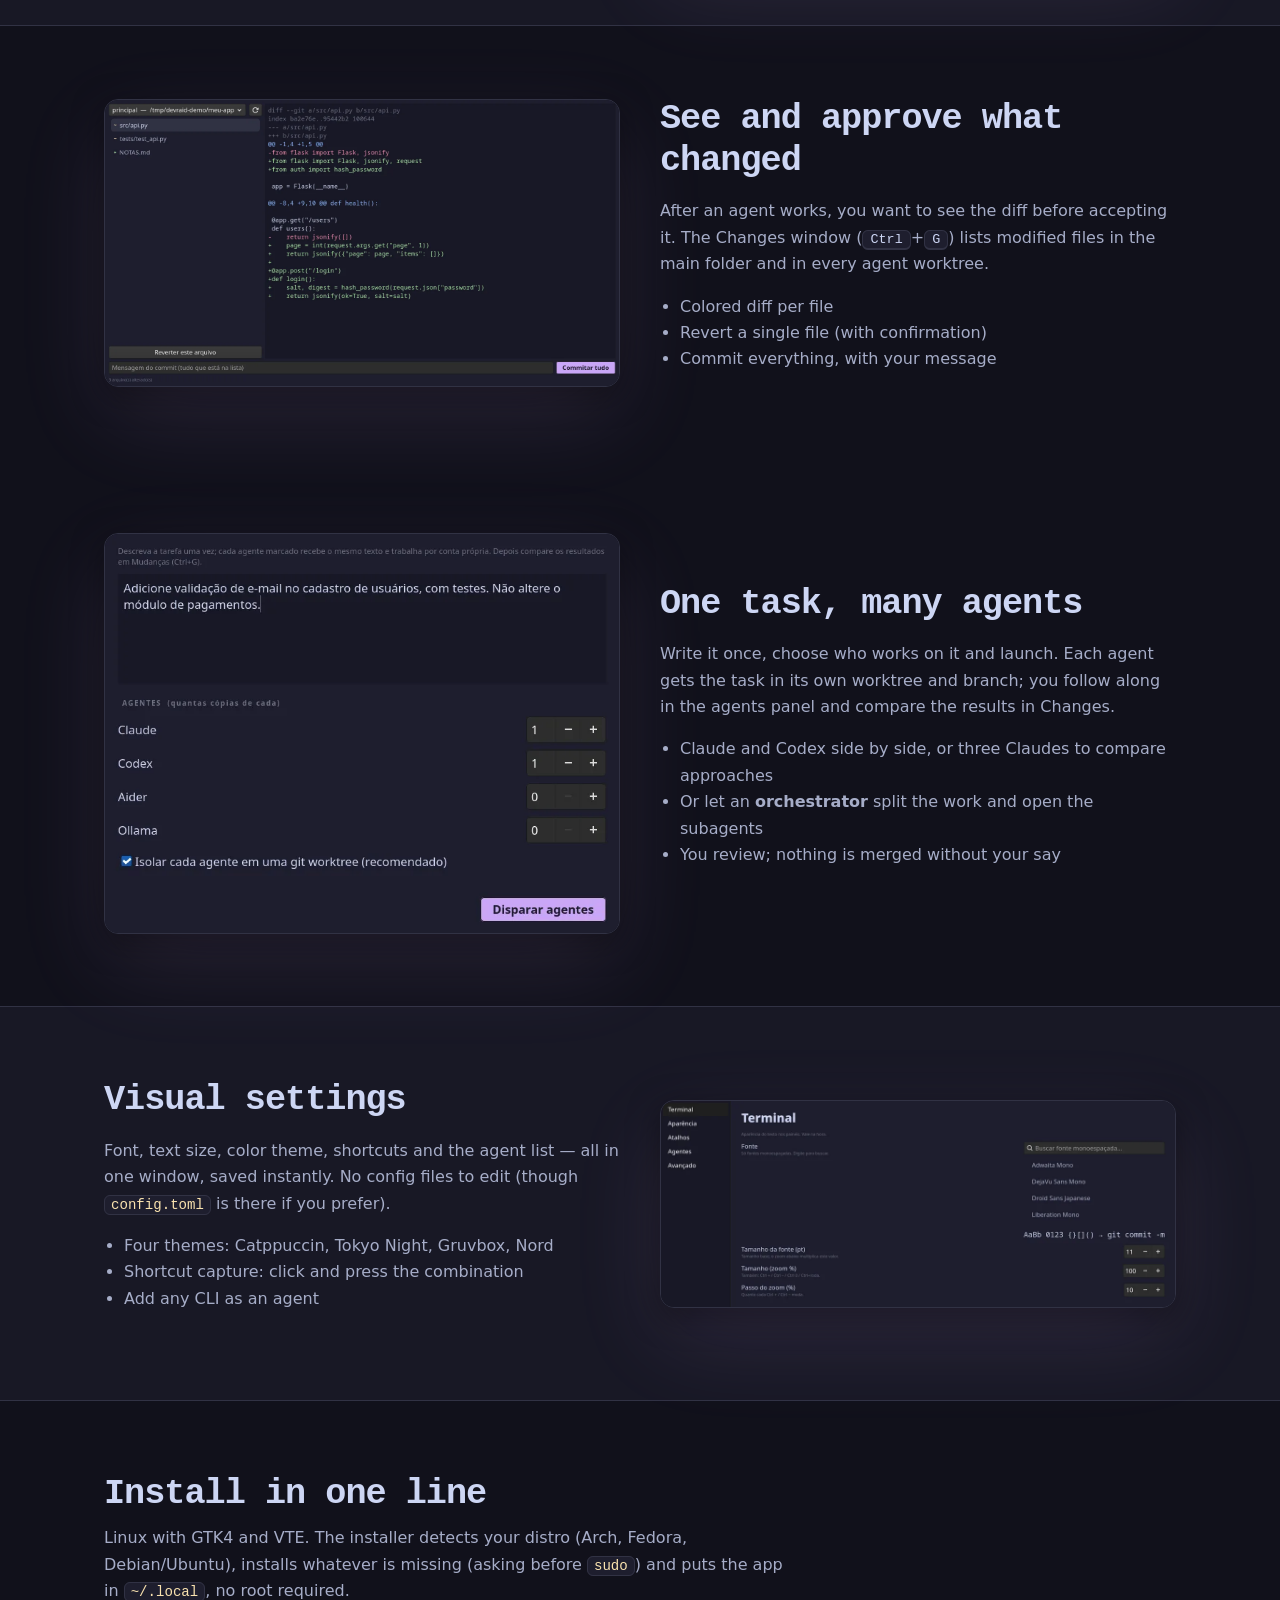
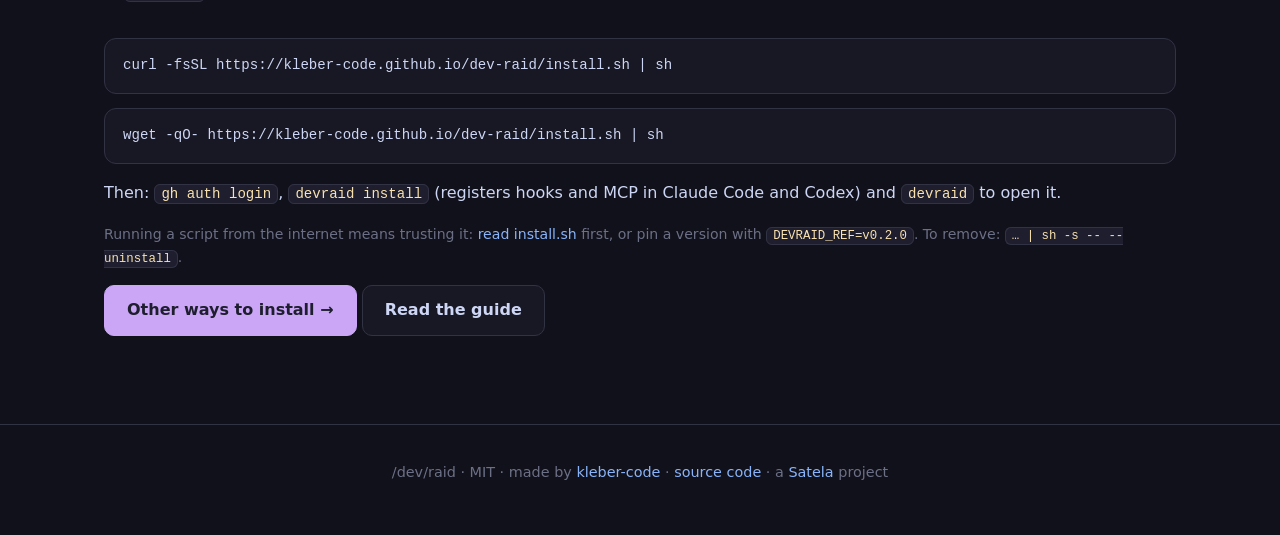
==== commit 5839ba08: "Landing page: keep old #recursos and #instalar anchors working kleber-code" ====
--- a/docs/index.html
+++ b/docs/index.html
@@ -1,12 +1,12 @@
 <!doctype html>
-<html lang="pt-BR">
+<html lang="en">
 <head>
 <meta charset="utf-8">
 <meta name="viewport" content="width=device-width, initial-scale=1">
-<title>/dev/raid — orquestre agentes de IA em terminais, por projeto</title>
-<meta name="description" content="/dev/raid é um app de desktop (GTK4 + VTE + tmux) para rodar vários agentes de IA — Claude Code, Codex, Aider — em paralelo, um conjunto de terminais por projeto, que sobrevive quando você fecha a janela.">
+<title>/dev/raid — orchestrate AI coding agents in terminals, per project</title>
+<meta name="description" content="/dev/raid is a desktop app (GTK4 + VTE + tmux) for running several AI coding agents — Claude Code, Codex, Aider — in parallel, one set of terminals per project, that keeps running when you close the window.">
 <meta property="og:title" content="/dev/raid">
-<meta property="og:description" content="Orquestre vários agentes de IA em terminais persistentes, um conjunto por projeto. Código aberto, para Linux.">
+<meta property="og:description" content="Orchestrate many AI coding agents in persistent terminals, one workspace per project. Open source, for Linux.">
 <meta property="og:image" content="https://kleber-code.github.io/dev-raid/img/og.png">
 <meta name="theme-color" content="#11111b">
 <link rel="icon" href="favicon.svg" type="image/svg+xml">
@@ -17,78 +17,79 @@
 <header class="top"><div class="shell">
   <a class="brand" href="./"><img src="logo.svg" alt="" width="26" height="26">/dev/<b>raid</b></a>
   <nav>
-    <a href="#recursos">Recursos</a>
-    <a href="#instalar">Instalar</a>
-    <a href="guia.html">Guia</a>
-    <a href="guia.html#atalhos">Atalhos</a>
+    <a href="#features">Features</a>
+    <a href="#install">Install</a>
+    <a href="guide.html">Guide</a>
+    <a href="guide.html#shortcuts">Shortcuts</a>
     <a class="gh" href="https://github.com/kleber-code/dev-raid">GitHub</a>
   </nav>
 </div></header>
 
 <main>
 <section class="hero"><div class="shell">
-  <img class="logo" src="logo.svg" alt="Logo do /dev/raid" width="104" height="104">
-  <span class="pill">código aberto · MIT · Linux (GTK4)</span>
+  <img class="logo" src="logo.svg" alt="/dev/raid logo" width="104" height="104">
+  <span class="pill">open source · MIT · Linux (GTK4)</span>
   <h1>/dev/<b>raid</b></h1>
-  <p class="lede">Um “VS Code de terminais” para <strong>orquestrar vários agentes de IA</strong> em paralelo.
-    Um conjunto de terminais por projeto, que <strong>continua vivo</strong> quando você fecha a janela.</p>
+  <p class="lede">A “VS Code for terminals” to <strong>orchestrate many AI coding agents</strong> in parallel.
+    One set of terminals per project, that <strong>stays alive</strong> when you close the window.</p>
   <div class="cta">
-    <a class="btn p" href="#instalar">Instalar em uma linha</a>
-    <a class="btn" href="guia.html">Ler o guia</a>
-    <a class="btn" href="https://github.com/kleber-code/dev-raid">Ver no GitHub</a>
+    <a class="btn p" href="#install">Install in one line</a>
+    <a class="btn" href="guide.html">Read the guide</a>
+    <a class="btn" href="https://github.com/kleber-code/dev-raid">View on GitHub</a>
   </div>
-  <div class="shot"><img src="img/main.webp" width="1400" height="780" alt="/dev/raid com quatro painéis — shell, Claude, Codex e outro shell — e o painel de agentes aberto à direita"></div>
+  <div class="shot"><img src="img/main.webp" width="1400" height="780" alt="/dev/raid with four panes — shell, Claude, Codex and another shell — and the agents panel open on the right"></div>
 </div></section>
 
-<section class="s" id="recursos"><div class="shell">
-  <h2>Feito para quem programa com agentes</h2>
-  <p class="sub">Rodar três agentes ao mesmo tempo vira bagunça de abas e janelas. O /dev/raid dá um lugar para cada projeto e deixa você ver, aprovar e controlar tudo por teclado.</p>
+<span id="recursos"></span><section class="s" id="features"><div class="shell">
+  <h2>Built for coding with agents</h2>
+  <p class="sub">Running three agents at once turns into a mess of tabs and windows. /dev/raid gives each project its own place and lets you watch, approve and control everything from the keyboard.</p>
   <div class="grid">
-    <div class="card"><h3><i>01</i>Terminais que sobrevivem</h3><p>Cada projeto é uma sessão tmux. Feche o app, volte horas depois: os agentes continuam rodando exatamente onde estavam.</p></div>
-    <div class="card"><h3><i>02</i>Vários agentes, sem conflito</h3><p>Abra Claude Code, Codex, Aider ou Ollama lado a lado. Cada um pode ganhar uma <strong>git worktree isolada</strong>, com branch própria, para não pisar no trabalho do outro.</p></div>
-    <div class="card"><h3><i>03</i>Revise o que o agente fez</h3><p>A janela de <strong>Mudanças</strong> mostra o diff colorido de cada arquivo, deixa reverter um arquivo e commitar — inclusive nas worktrees dos agentes.</p></div>
-    <div class="card"><h3><i>04</i>Tudo por teclado</h3><p><kbd>Ctrl</kbd>+<kbd>D</kbd> abre as ações: abrir agente, dividir painel, trocar layout, mudar tema. Atalhos de tiling WM (<kbd>Alt</kbd>+setas, <kbd>Alt</kbd>+1…9) e todos reconfiguráveis.</p></div>
-    <div class="card"><h3><i>05</i>Subagentes e status ao vivo</h3><p>O painel de agentes mostra quem está trabalhando, esperando ou terminou, incluindo subagentes do Claude Code (via hooks), commits recentes e o CI do GitHub.</p></div>
-    <div class="card"><h3><i>06</i>Memória e segredos por projeto</h3><p>Notas em markdown com busca que entram no contexto das novas sessões. Segredos ficam no chaveiro do sistema: o agente só vê os <em>nomes</em> e você aprova cada uso.</p></div>
-    <div class="card"><h3><i>07</i>Servidores remotos</h3><p>Projetos em VPS via <code>mosh</code> ou ssh, direto do seu <code>~/.ssh/config</code>. O tmux roda no servidor — a conexão cai, o trabalho não.</p></div>
-    <div class="card"><h3><i>08</i>Servidor MCP embutido</h3><p>Os próprios agentes podem listar projetos, abrir outros agentes, mandar mensagem, ler a saída de um painel e usar memória e segredos.</p></div>
-    <div class="card"><h3><i>09</i>Tarefa em paralelo</h3><p>Escreva a tarefa uma vez e dispare Claude, Codex ou várias cópias do mesmo, cada um na sua worktree. Depois compare os resultados lado a lado.</p></div>
-    <div class="card"><h3><i>10</i>Agente orquestrador</h3><p>Um Claude que divide o objetivo, abre subagentes em worktrees pelo MCP, acompanha o andamento e entrega as branches para você revisar. Sem merge sozinho.</p></div>
-    <div class="card"><h3><i>11</i>Créditos à vista</h3><p>Percentual do plano (5 h e semana) do <strong>Claude</strong> e do <strong>Codex</strong>, saldo de créditos e tokens por projeto — e o orquestrador usa isso para não estourar a cota.</p></div>
-    <div class="card"><h3><i>12</i>Seu visual</h3><p>Temas (Catppuccin, Tokyo Night, Gruvbox, Nord), cor de destaque, fonte, cursor e atalhos — tudo em um painel de Configurações, salvo na hora.</p></div>
-    <div class="card"><h3><i>13</i>GitHub sem fricção</h3><p>Lista todos os seus repositórios (usuário e orgs) usando o <code>gh</code> que você já tem. Abrir um repo clona e vira projeto.</p></div>
+    <div class="card"><h3><i>01</i>Terminals that survive</h3><p>Each project is a tmux session. Close the app, come back hours later: your agents are still running exactly where you left them.</p></div>
+    <div class="card"><h3><i>02</i>Many agents, no conflicts</h3><p>Open Claude Code, Codex, Aider or Ollama side by side. Each one can get an <strong>isolated git worktree</strong> on its own branch, so they don't step on each other's work.</p></div>
+    <div class="card"><h3><i>03</i>Review what the agent did</h3><p>The <strong>Changes</strong> window shows a colored diff of every file, lets you revert a single file and commit — agent worktrees included.</p></div>
+    <div class="card"><h3><i>04</i>Keyboard-driven</h3><p><kbd>Ctrl</kbd>+<kbd>D</kbd> opens the actions: open an agent, split a pane, switch layout, change theme. Tiling-WM shortcuts (<kbd>Alt</kbd>+arrows, <kbd>Alt</kbd>+1…9), all of them remappable.</p></div>
+    <div class="card"><h3><i>05</i>Subagents and live status</h3><p>The agents panel shows who is working, waiting or done — including Claude Code subagents (via hooks) — plus recent commits and GitHub CI.</p></div>
+    <div class="card"><h3><i>06</i>Per-project memory and secrets</h3><p>Searchable markdown notes that feed into new sessions' context. Secrets live in the system keyring: agents only see their <em>names</em>, and you approve every use.</p></div>
+    <div class="card"><h3><i>07</i>Remote servers</h3><p>Projects on a VPS via <code>mosh</code> or ssh, straight from your <code>~/.ssh/config</code>. tmux runs on the server — the connection drops, the work doesn't.</p></div>
+    <div class="card"><h3><i>08</i>Built-in MCP server</h3><p>Agents themselves can list projects, open other agents, send messages, read a pane's output and use memory and secrets.</p></div>
+    <div class="card"><h3><i>09</i>Parallel tasks</h3><p>Write the task once and send it to Claude, Codex or several copies of the same agent, each in its own worktree. Then compare the results side by side.</p></div>
+    <div class="card"><h3><i>10</i>Orchestrator agent</h3><p>A Claude that breaks down the goal, opens subagents in worktrees over MCP, tracks their progress and hands you the branches to review. It never merges on its own.</p></div>
+    <div class="card"><h3><i>11</i>Credits at a glance</h3><p>Plan usage (5-hour and weekly) for <strong>Claude</strong> and <strong>Codex</strong>, credit balance and tokens per project — and the orchestrator uses it to stay within your quota.</p></div>
+    <div class="card"><h3><i>12</i>Your look</h3><p>Themes (Catppuccin, Tokyo Night, Gruvbox, Nord), accent color, font, cursor and shortcuts — all in one Settings window, saved instantly.</p></div>
+    <div class="card"><h3><i>13</i>Frictionless GitHub</h3><p>Lists all your repositories (user and orgs) using the <code>gh</code> you already have. Opening a repo clones it and makes it a project.</p></div>
+    <div class="card"><h3><i>14</i>Always up to date</h3><p>Checks for new versions every few hours and updates itself — or leaves it to your package manager. Your terminals survive the restart. Run <code>devraid update</code> anytime.</p></div>
   </div>
 </div></section>
 
 <section class="s alt"><div class="shell">
   <div class="two">
     <div>
-      <h2>Ações em um atalho</h2>
-      <p>Aperte <kbd>Ctrl</kbd>+<kbd>D</kbd> e digite. Abrir um agente (com ou sem worktree), novo painel, aba, layout, zoom do texto, trocar de projeto, abrir configurações… Tudo em uma lista com busca, sem tirar a mão do teclado.</p>
-      <ul><li>Setas e <kbd>Enter</kbd> para escolher, <kbd>Esc</kbd> fecha</li><li>Busca que ignora acentos</li><li>O atalho é seu: mude em Configurações</li></ul>
+      <h2>Actions in one shortcut</h2>
+      <p>Press <kbd>Ctrl</kbd>+<kbd>D</kbd> and type. Open an agent (with or without a worktree), a new pane, tab, layout, text zoom, switch project, open settings… All in one searchable list, without leaving the keyboard.</p>
+      <ul><li>Arrows and <kbd>Enter</kbd> to pick, <kbd>Esc</kbd> to close</li><li>Accent-insensitive search</li><li>The shortcut is yours: change it in Settings</li></ul>
     </div>
-    <div class="shot"><img src="img/palette.webp" width="560" height="420" loading="lazy" alt="Paleta de ações filtrada por “agente”, listando Claude, Codex, Aider e Ollama, cada um também em worktree isolada"></div>
+    <div class="shot"><img src="img/palette.webp" width="560" height="420" loading="lazy" alt="Actions palette filtered by “agent”, listing Claude, Codex, Aider and Ollama, each also in an isolated worktree"></div>
   </div>
 </div></section>
 
 <section class="s"><div class="shell">
   <div class="two">
-    <div class="shot"><img src="img/changes.webp" width="1400" height="780" loading="lazy" alt="Janela de Mudanças com a lista de arquivos alterados e o diff colorido de src/api.py"></div>
+    <div class="shot"><img src="img/changes.webp" width="1400" height="780" loading="lazy" alt="Changes window with the list of modified files and the colored diff of src/api.py"></div>
     <div>
-      <h2>Veja e aprove o que mudou</h2>
-      <p>Depois que o agente trabalha, você quer ver o diff antes de aceitar. A janela de Mudanças (<kbd>Ctrl</kbd>+<kbd>G</kbd>) lista os arquivos alterados da pasta principal e de cada worktree de agente.</p>
-      <ul><li>Diff colorido por arquivo</li><li>Reverter só um arquivo (com confirmação)</li><li>Commit de tudo, com a sua mensagem</li></ul>
+      <h2>See and approve what changed</h2>
+      <p>After an agent works, you want to see the diff before accepting it. The Changes window (<kbd>Ctrl</kbd>+<kbd>G</kbd>) lists modified files in the main folder and in every agent worktree.</p>
+      <ul><li>Colored diff per file</li><li>Revert a single file (with confirmation)</li><li>Commit everything, with your message</li></ul>
     </div>
   </div>
 </div></section>
 
 <section class="s"><div class="shell">
   <div class="two">
-    <div class="shot"><img src="img/parallel.webp" width="720" height="560" loading="lazy" alt="Diálogo de tarefa em paralelo: uma tarefa, Claude e Codex marcados, worktree isolada"></div>
+    <div class="shot"><img src="img/parallel.webp" width="720" height="560" loading="lazy" alt="Parallel task dialog: one task, Claude and Codex selected, isolated worktree"></div>
     <div>
-      <h2>Uma tarefa, vários agentes</h2>
-      <p>Escreva uma vez, escolha quem trabalha e dispare. Cada agente recebe a tarefa já na própria worktree e branch; você acompanha tudo no painel de agentes e compara o resultado em Mudanças.</p>
-      <ul><li>Claude e Codex lado a lado, ou três Claudes para comparar abordagens</li><li>Ou deixe um <strong>orquestrador</strong> dividir o trabalho e abrir os subagentes</li><li>Você revisa; nada é mesclado sem a sua decisão</li></ul>
+      <h2>One task, many agents</h2>
+      <p>Write it once, choose who works on it and launch. Each agent gets the task in its own worktree and branch; you follow along in the agents panel and compare the results in Changes.</p>
+      <ul><li>Claude and Codex side by side, or three Claudes to compare approaches</li><li>Or let an <strong>orchestrator</strong> split the work and open the subagents</li><li>You review; nothing is merged without your say</li></ul>
     </div>
   </div>
 </div></section>
@@ -96,28 +97,28 @@
 <section class="s alt"><div class="shell">
   <div class="two">
     <div>
-      <h2>Configurações visuais</h2>
-      <p>Fonte, tamanho do texto, tema de cores, atalhos e a lista de agentes — tudo em um painel, salvo na hora. Nada de editar arquivo (embora o <code>config.toml</code> esteja lá, se você preferir).</p>
-      <ul><li>Quatro temas: Catppuccin, Tokyo Night, Gruvbox, Nord</li><li>Captura de atalho: clique e aperte a combinação</li><li>Adicione qualquer CLI como agente</li></ul>
+      <h2>Visual settings</h2>
+      <p>Font, text size, color theme, shortcuts and the agent list — all in one window, saved instantly. No config files to edit (though <code>config.toml</code> is there if you prefer).</p>
+      <ul><li>Four themes: Catppuccin, Tokyo Night, Gruvbox, Nord</li><li>Shortcut capture: click and press the combination</li><li>Add any CLI as an agent</li></ul>
     </div>
-    <div class="shot"><img src="img/settings.webp" width="900" height="600" loading="lazy" alt="Painel de configurações, página Terminal, com fonte, zoom e tema"></div>
+    <div class="shot"><img src="img/settings.webp" width="900" height="600" loading="lazy" alt="Settings window, Terminal page, with font, zoom and theme"></div>
   </div>
 </div></section>
 
-<section class="s" id="instalar"><div class="shell">
-  <h2>Instalar em uma linha</h2>
-  <p class="sub">Linux com GTK4 e VTE. O instalador detecta a distro (Arch, Fedora, Debian/Ubuntu), instala o que faltar (pergunta antes do <code>sudo</code>) e coloca o app em <code>~/.local</code>, sem root.</p>
+<span id="instalar"></span><section class="s" id="install"><div class="shell">
+  <h2>Install in one line</h2>
+  <p class="sub">Linux with GTK4 and VTE. The installer detects your distro (Arch, Fedora, Debian/Ubuntu), installs whatever is missing (asking before <code>sudo</code>) and puts the app in <code>~/.local</code>, no root required.</p>
   <pre><code>curl -fsSL https://kleber-code.github.io/dev-raid/install.sh | sh</code></pre>
   <pre><code>wget -qO- https://kleber-code.github.io/dev-raid/install.sh | sh</code></pre>
-  <p>Depois: <code>gh auth login</code>, <code>devraid install</code> (registra hooks e MCP no Claude Code e no Codex) e <code>devraid</code> para abrir.</p>
-  <p class="fine">Rodar script da internet é confiar nele: <a href="install.sh">leia o install.sh</a> antes, ou fixe uma versão com <code>DEVRAID_REF=v0.2.0</code>. Para remover: <code>… | sh -s -- --uninstall</code>.</p>
-  <p><a class="btn p" href="guia.html#instalacao">Outras formas de instalar →</a> <a class="btn" href="guia.html">Ler o guia</a></p>
+  <p>Then: <code>gh auth login</code>, <code>devraid install</code> (registers hooks and MCP in Claude Code and Codex) and <code>devraid</code> to open it.</p>
+  <p class="fine">Running a script from the internet means trusting it: <a href="install.sh">read install.sh</a> first, or pin a version with <code>DEVRAID_REF=v0.2.0</code>. To remove: <code>… | sh -s -- --uninstall</code>.</p>
+  <p><a class="btn p" href="guide.html#install">Other ways to install →</a> <a class="btn" href="guide.html">Read the guide</a></p>
 </div></section>
 </main>
 
 <footer><div class="shell">
-  /dev/raid · MIT · feito por <a href="https://github.com/kleber-code">kleber-code</a> ·
-  <a href="https://github.com/kleber-code/dev-raid">código-fonte</a> · um projeto da <a href="https://www.satela.com.br">Satela</a>
+  /dev/raid · MIT · made by <a href="https://github.com/kleber-code">kleber-code</a> ·
+  <a href="https://github.com/kleber-code/dev-raid">source code</a> · a <a href="https://www.satela.com.br">Satela</a> project
 </div></footer>
 </body>
 </html>
